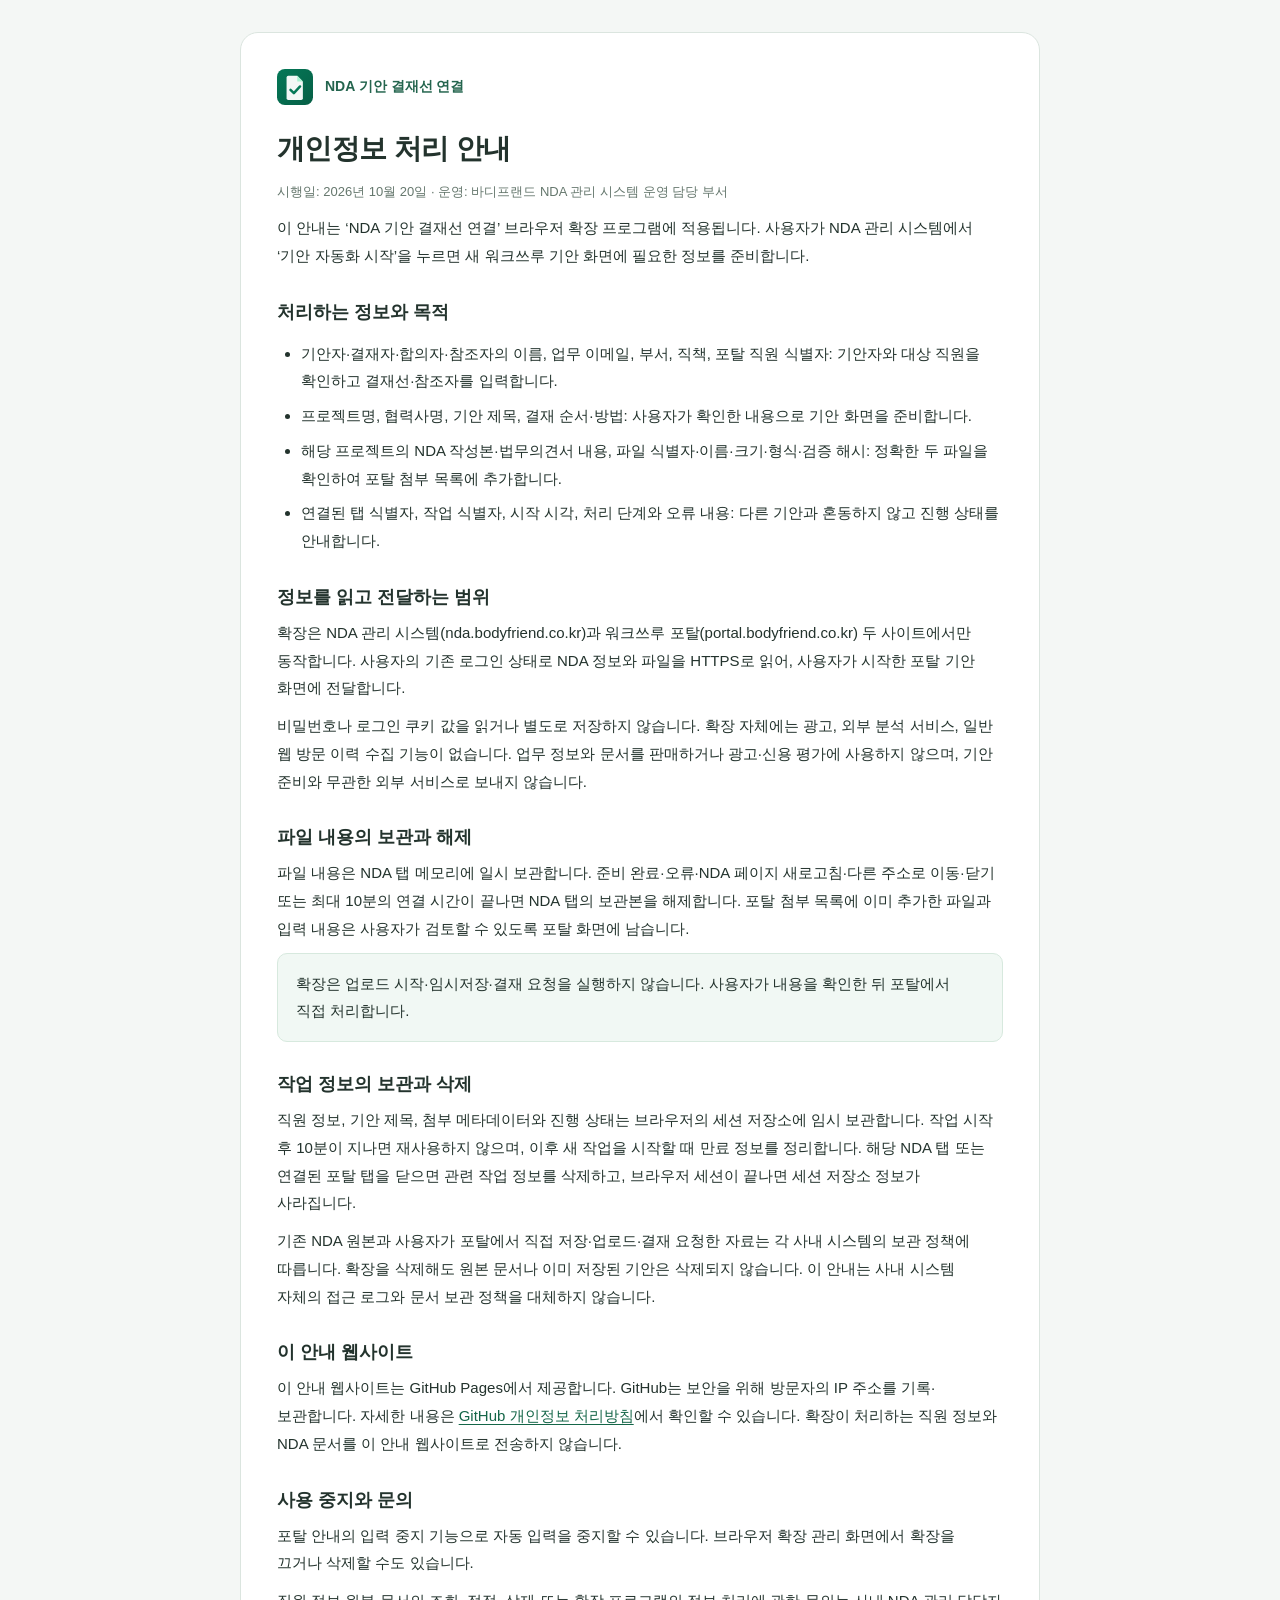
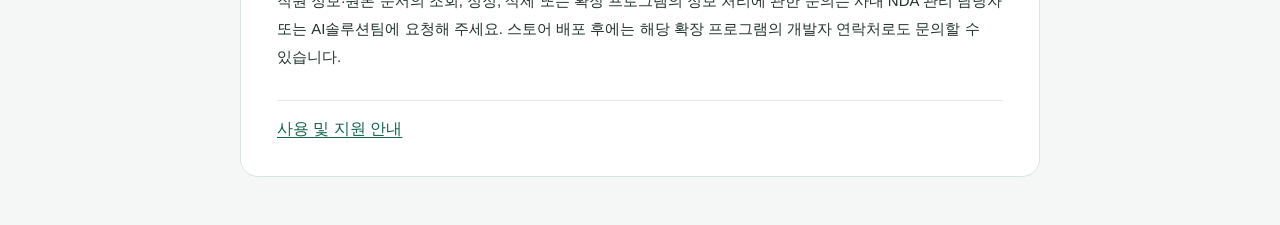
==== extension-privacy.html @ 3527685e "Publish NDA extension privacy and support guides" ====
<!DOCTYPE html>
<html lang="ko">
<head>
  <meta charset="UTF-8">
  <meta name="viewport" content="width=device-width, initial-scale=1.0">
  <title>개인정보 처리 안내 · NDA 기안 결재선 연결</title>
  <meta name="description" content="NDA 기안 결재선 연결 확장 프로그램이 처리하는 정보, 사용 목적, 보관 및 삭제 안내입니다.">
  <link rel="icon" href="./favicon.svg" type="image/svg+xml">
  <link rel="stylesheet" href="./extension-info.css">
</head>
<body>
<main>
  <div class="brand"><img src="./favicon.svg" alt="">NDA 기안 결재선 연결</div>
  <h1>개인정보 처리 안내</h1>
  <p class="meta">시행일: 2026년 10월 20일 · 운영: 바디프랜드 NDA 관리 시스템 운영 담당 부서</p>
  <p>이 안내는 ‘NDA 기안 결재선 연결’ 브라우저 확장 프로그램에 적용됩니다. 사용자가 NDA 관리 시스템에서 ‘기안 자동화 시작’을 누르면 새 워크쓰루 기안 화면에 필요한 정보를 준비합니다.</p>

  <h2>처리하는 정보와 목적</h2>
  <ul>
    <li>기안자·결재자·합의자·참조자의 이름, 업무 이메일, 부서, 직책, 포탈 직원 식별자: 기안자와 대상 직원을 확인하고 결재선·참조자를 입력합니다.</li>
    <li>프로젝트명, 협력사명, 기안 제목, 결재 순서·방법: 사용자가 확인한 내용으로 기안 화면을 준비합니다.</li>
    <li>해당 프로젝트의 NDA 작성본·법무의견서 내용, 파일 식별자·이름·크기·형식·검증 해시: 정확한 두 파일을 확인하여 포탈 첨부 목록에 추가합니다.</li>
    <li>연결된 탭 식별자, 작업 식별자, 시작 시각, 처리 단계와 오류 내용: 다른 기안과 혼동하지 않고 진행 상태를 안내합니다.</li>
  </ul>

  <h2>정보를 읽고 전달하는 범위</h2>
  <p>확장은 NDA 관리 시스템(nda.bodyfriend.co.kr)과 워크쓰루 포탈(portal.bodyfriend.co.kr) 두 사이트에서만 동작합니다. 사용자의 기존 로그인 상태로 NDA 정보와 파일을 HTTPS로 읽어, 사용자가 시작한 포탈 기안 화면에 전달합니다.</p>
  <p>비밀번호나 로그인 쿠키 값을 읽거나 별도로 저장하지 않습니다. 확장 자체에는 광고, 외부 분석 서비스, 일반 웹 방문 이력 수집 기능이 없습니다. 업무 정보와 문서를 판매하거나 광고·신용 평가에 사용하지 않으며, 기안 준비와 무관한 외부 서비스로 보내지 않습니다.</p>

  <h2>파일 내용의 보관과 해제</h2>
  <p>파일 내용은 NDA 탭 메모리에 일시 보관합니다. 준비 완료·오류·NDA 페이지 새로고침·다른 주소로 이동·닫기 또는 최대 10분의 연결 시간이 끝나면 NDA 탭의 보관본을 해제합니다. 포탈 첨부 목록에 이미 추가한 파일과 입력 내용은 사용자가 검토할 수 있도록 포탈 화면에 남습니다.</p>
  <p class="notice">확장은 업로드 시작·임시저장·결재 요청을 실행하지 않습니다. 사용자가 내용을 확인한 뒤 포탈에서 직접 처리합니다.</p>

  <h2>작업 정보의 보관과 삭제</h2>
  <p>직원 정보, 기안 제목, 첨부 메타데이터와 진행 상태는 브라우저의 세션 저장소에 임시 보관합니다. 작업 시작 후 10분이 지나면 재사용하지 않으며, 이후 새 작업을 시작할 때 만료 정보를 정리합니다. 해당 NDA 탭 또는 연결된 포탈 탭을 닫으면 관련 작업 정보를 삭제하고, 브라우저 세션이 끝나면 세션 저장소 정보가 사라집니다.</p>
  <p>기존 NDA 원본과 사용자가 포탈에서 직접 저장·업로드·결재 요청한 자료는 각 사내 시스템의 보관 정책에 따릅니다. 확장을 삭제해도 원본 문서나 이미 저장된 기안은 삭제되지 않습니다. 이 안내는 사내 시스템 자체의 접근 로그와 문서 보관 정책을 대체하지 않습니다.</p>

  <h2>이 안내 웹사이트</h2>
  <p>이 안내 웹사이트는 GitHub Pages에서 제공합니다. GitHub는 보안을 위해 방문자의 IP 주소를 기록·보관합니다. 자세한 내용은 <a href="https://docs.github.com/en/site-policy/privacy-policies/github-general-privacy-statement">GitHub 개인정보 처리방침</a>에서 확인할 수 있습니다. 확장이 처리하는 직원 정보와 NDA 문서를 이 안내 웹사이트로 전송하지 않습니다.</p>

  <h2>사용 중지와 문의</h2>
  <p>포탈 안내의 입력 중지 기능으로 자동 입력을 중지할 수 있습니다. 브라우저 확장 관리 화면에서 확장을 끄거나 삭제할 수도 있습니다.</p>
  <p>직원 정보·원본 문서의 조회, 정정, 삭제 또는 확장 프로그램의 정보 처리에 관한 문의는 사내 NDA 관리 담당자 또는 AI솔루션팀에 요청해 주세요. 스토어 배포 후에는 해당 확장 프로그램의 개발자 연락처로도 문의할 수 있습니다.</p>
  <footer><a href="./extension-support.html">사용 및 지원 안내</a></footer>
</main>
</body>
</html>
---- extension-info.css ----
:root { color-scheme: light; font-family: -apple-system, BlinkMacSystemFont, "Segoe UI", "Malgun Gothic", sans-serif; color: #23332d; background: #f4f7f5; }
* { box-sizing: border-box; }
body { margin: 0; padding: 32px 20px 48px; }
main { max-width: 800px; margin: 0 auto; background: #fff; border: 1px solid #dbe5df; border-radius: 18px; padding: 36px; }
.brand { display: flex; align-items: center; gap: 12px; font-size: 14px; font-weight: 700; color: #24654e; }
.brand img { width: 36px; height: 36px; }
h1 { margin: 24px 0 12px; font-size: 28px; line-height: 1.4; letter-spacing: -.6px; }
h2 { margin: 30px 0 10px; font-size: 18px; }
p, li { font-size: 15px; line-height: 1.85; overflow-wrap: anywhere; word-break: keep-all; }
p { margin: 10px 0; }
ul, ol { padding-left: 24px; }
li { margin: 7px 0; }
a { color: #146648; text-underline-offset: 3px; }
a:focus-visible { outline: 3px solid #a5d8bc; outline-offset: 4px; border-radius: 3px; }
.meta { color: #65776d; font-size: 13px; }
.notice { padding: 16px 18px; background: #f1f8f4; border: 1px solid #d7e9de; border-radius: 10px; }
footer { border-top: 1px solid #e5ebe7; margin-top: 30px; padding-top: 18px; }
@media (max-width: 480px) { body { padding: 14px 12px 28px; } main { padding: 24px 20px; border-radius: 14px; } h1 { font-size: 24px; } }
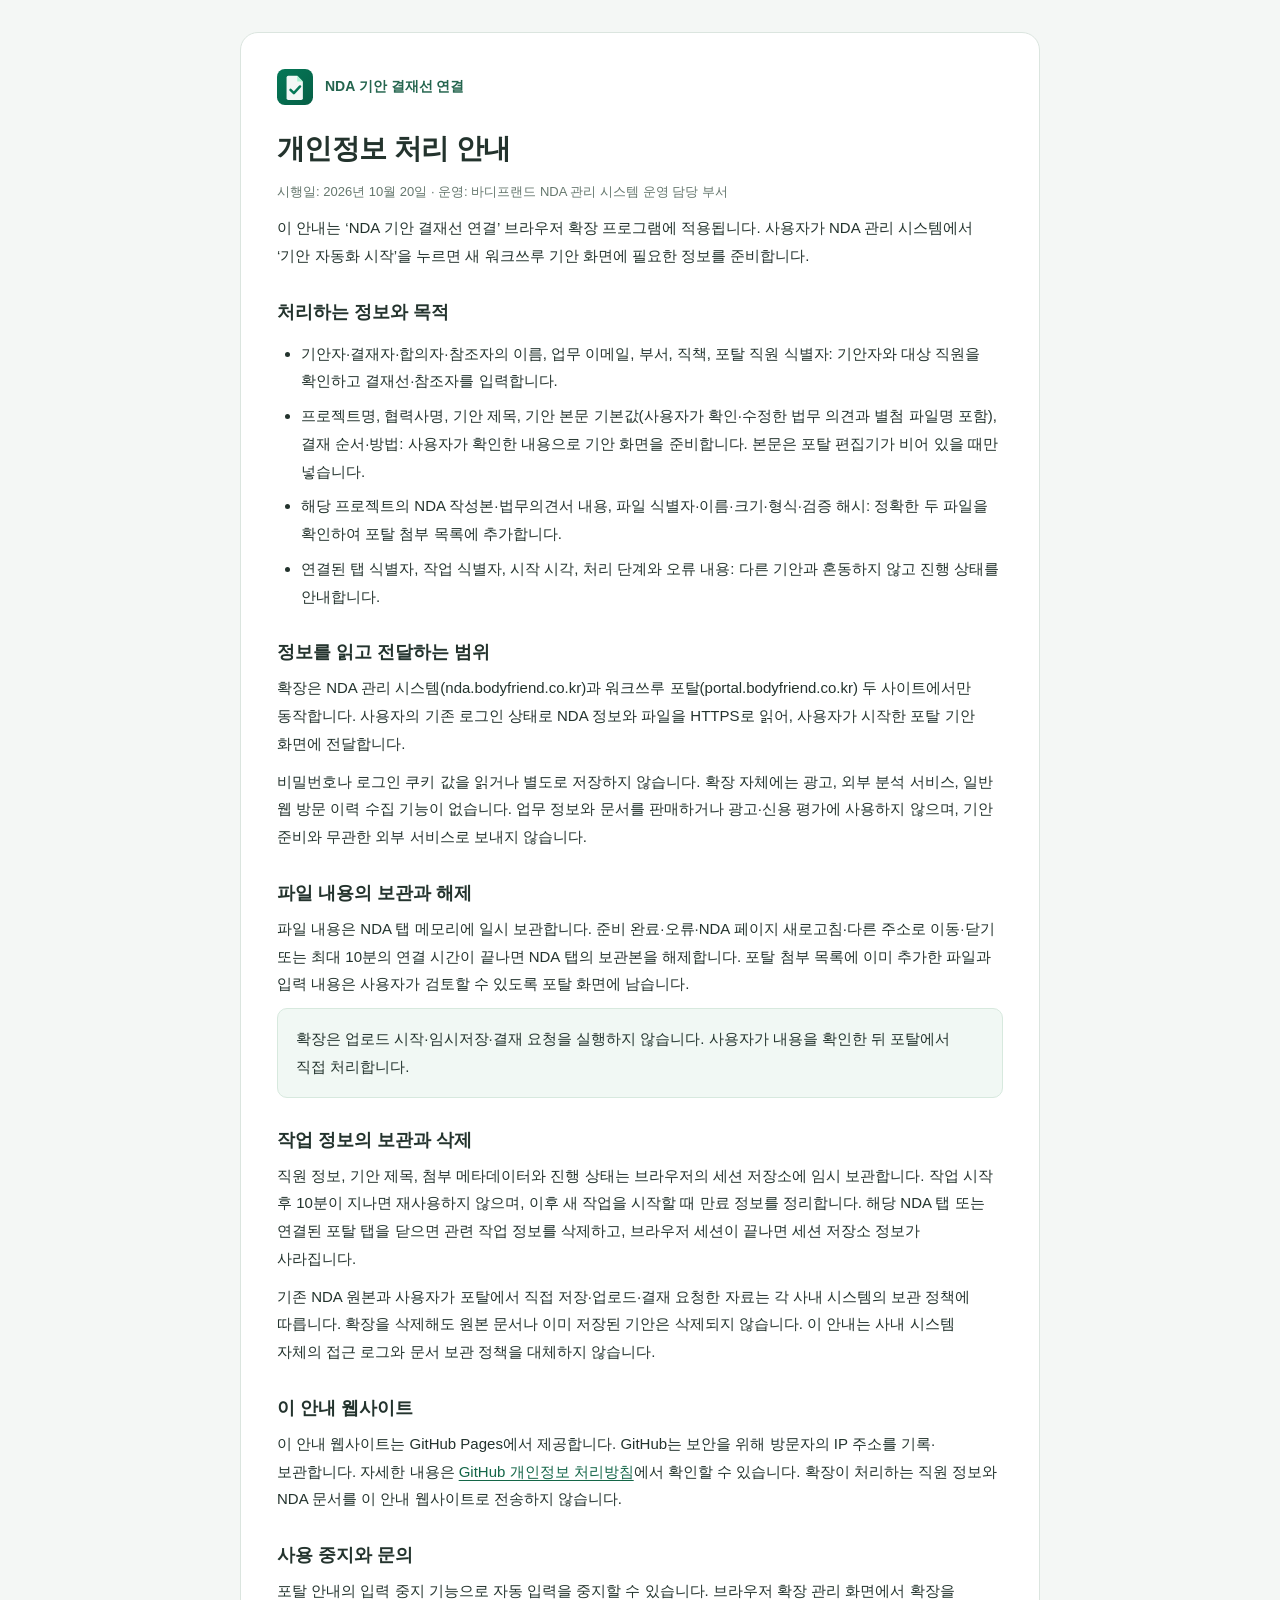
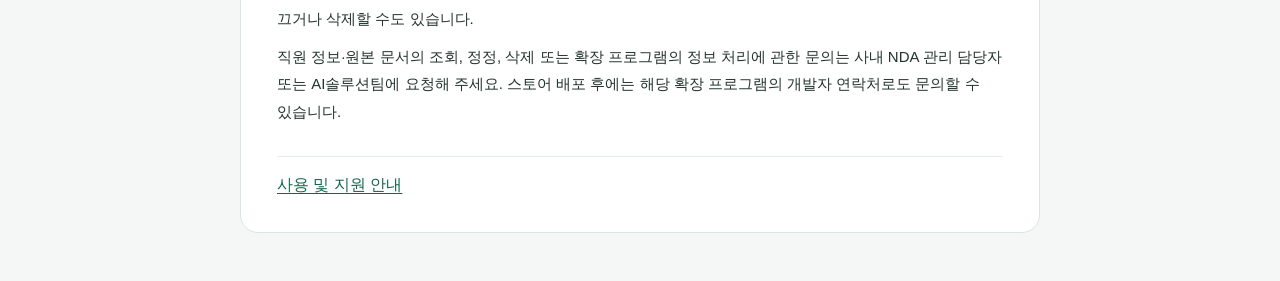
==== commit 98b3b585: "Disclose the default draft body prepared by extension 1.0.13 Co-Authored-By: Claude Opus 5.5 <norepl" ====
--- a/extension-privacy.html
+++ b/extension-privacy.html
@@ -18,7 +18,7 @@
   <h2>처리하는 정보와 목적</h2>
   <ul>
     <li>기안자·결재자·합의자·참조자의 이름, 업무 이메일, 부서, 직책, 포탈 직원 식별자: 기안자와 대상 직원을 확인하고 결재선·참조자를 입력합니다.</li>
-    <li>프로젝트명, 협력사명, 기안 제목, 결재 순서·방법: 사용자가 확인한 내용으로 기안 화면을 준비합니다.</li>
+    <li>프로젝트명, 협력사명, 기안 제목, 기안 본문 기본값(사용자가 확인·수정한 법무 의견과 별첨 파일명 포함), 결재 순서·방법: 사용자가 확인한 내용으로 기안 화면을 준비합니다. 본문은 포탈 편집기가 비어 있을 때만 넣습니다.</li>
     <li>해당 프로젝트의 NDA 작성본·법무의견서 내용, 파일 식별자·이름·크기·형식·검증 해시: 정확한 두 파일을 확인하여 포탈 첨부 목록에 추가합니다.</li>
     <li>연결된 탭 식별자, 작업 식별자, 시작 시각, 처리 단계와 오류 내용: 다른 기안과 혼동하지 않고 진행 상태를 안내합니다.</li>
   </ul>
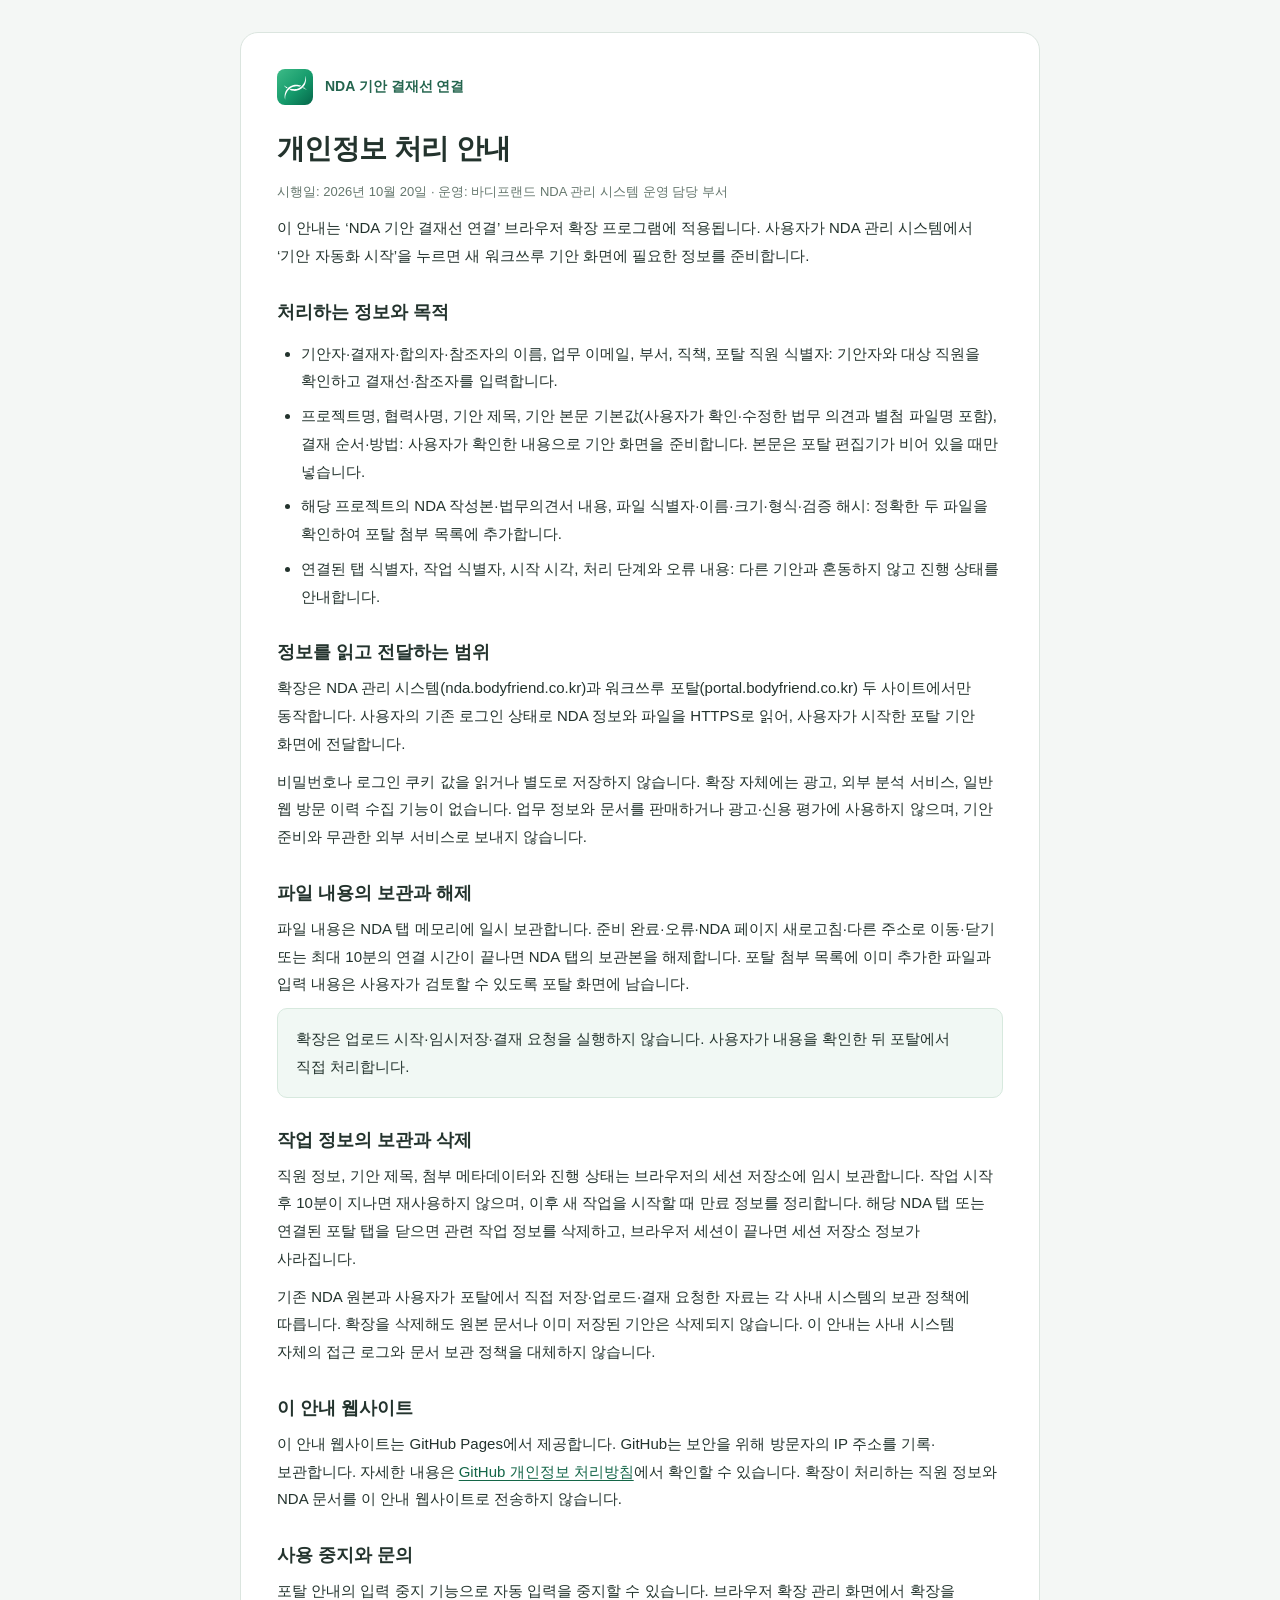
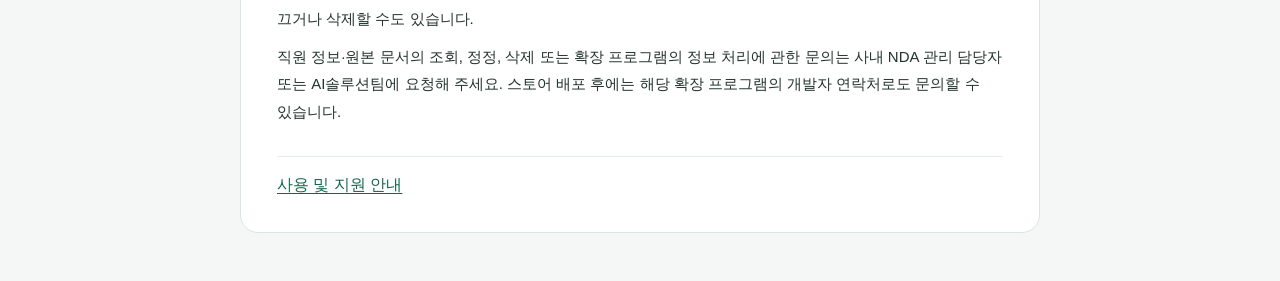
==== commit dfa846bd: "Use the new green brand mark Co-Authored-By: Claude Opus 5.5 <noreply@anthropic.com>" ====
--- a/extension-privacy.html
+++ b/extension-privacy.html
@@ -5,12 +5,12 @@
   <meta name="viewport" content="width=device-width, initial-scale=1.0">
   <title>개인정보 처리 안내 · NDA 기안 결재선 연결</title>
   <meta name="description" content="NDA 기안 결재선 연결 확장 프로그램이 처리하는 정보, 사용 목적, 보관 및 삭제 안내입니다.">
-  <link rel="icon" href="./favicon.svg" type="image/svg+xml">
+  <link rel="icon" href="./favicon.svg?v=20261118" type="image/svg+xml">
   <link rel="stylesheet" href="./extension-info.css">
 </head>
 <body>
 <main>
-  <div class="brand"><img src="./favicon.svg" alt="">NDA 기안 결재선 연결</div>
+  <div class="brand"><img src="./favicon.svg?v=20261118" alt="">NDA 기안 결재선 연결</div>
   <h1>개인정보 처리 안내</h1>
   <p class="meta">시행일: 2026년 10월 20일 · 운영: 바디프랜드 NDA 관리 시스템 운영 담당 부서</p>
   <p>이 안내는 ‘NDA 기안 결재선 연결’ 브라우저 확장 프로그램에 적용됩니다. 사용자가 NDA 관리 시스템에서 ‘기안 자동화 시작’을 누르면 새 워크쓰루 기안 화면에 필요한 정보를 준비합니다.</p>
